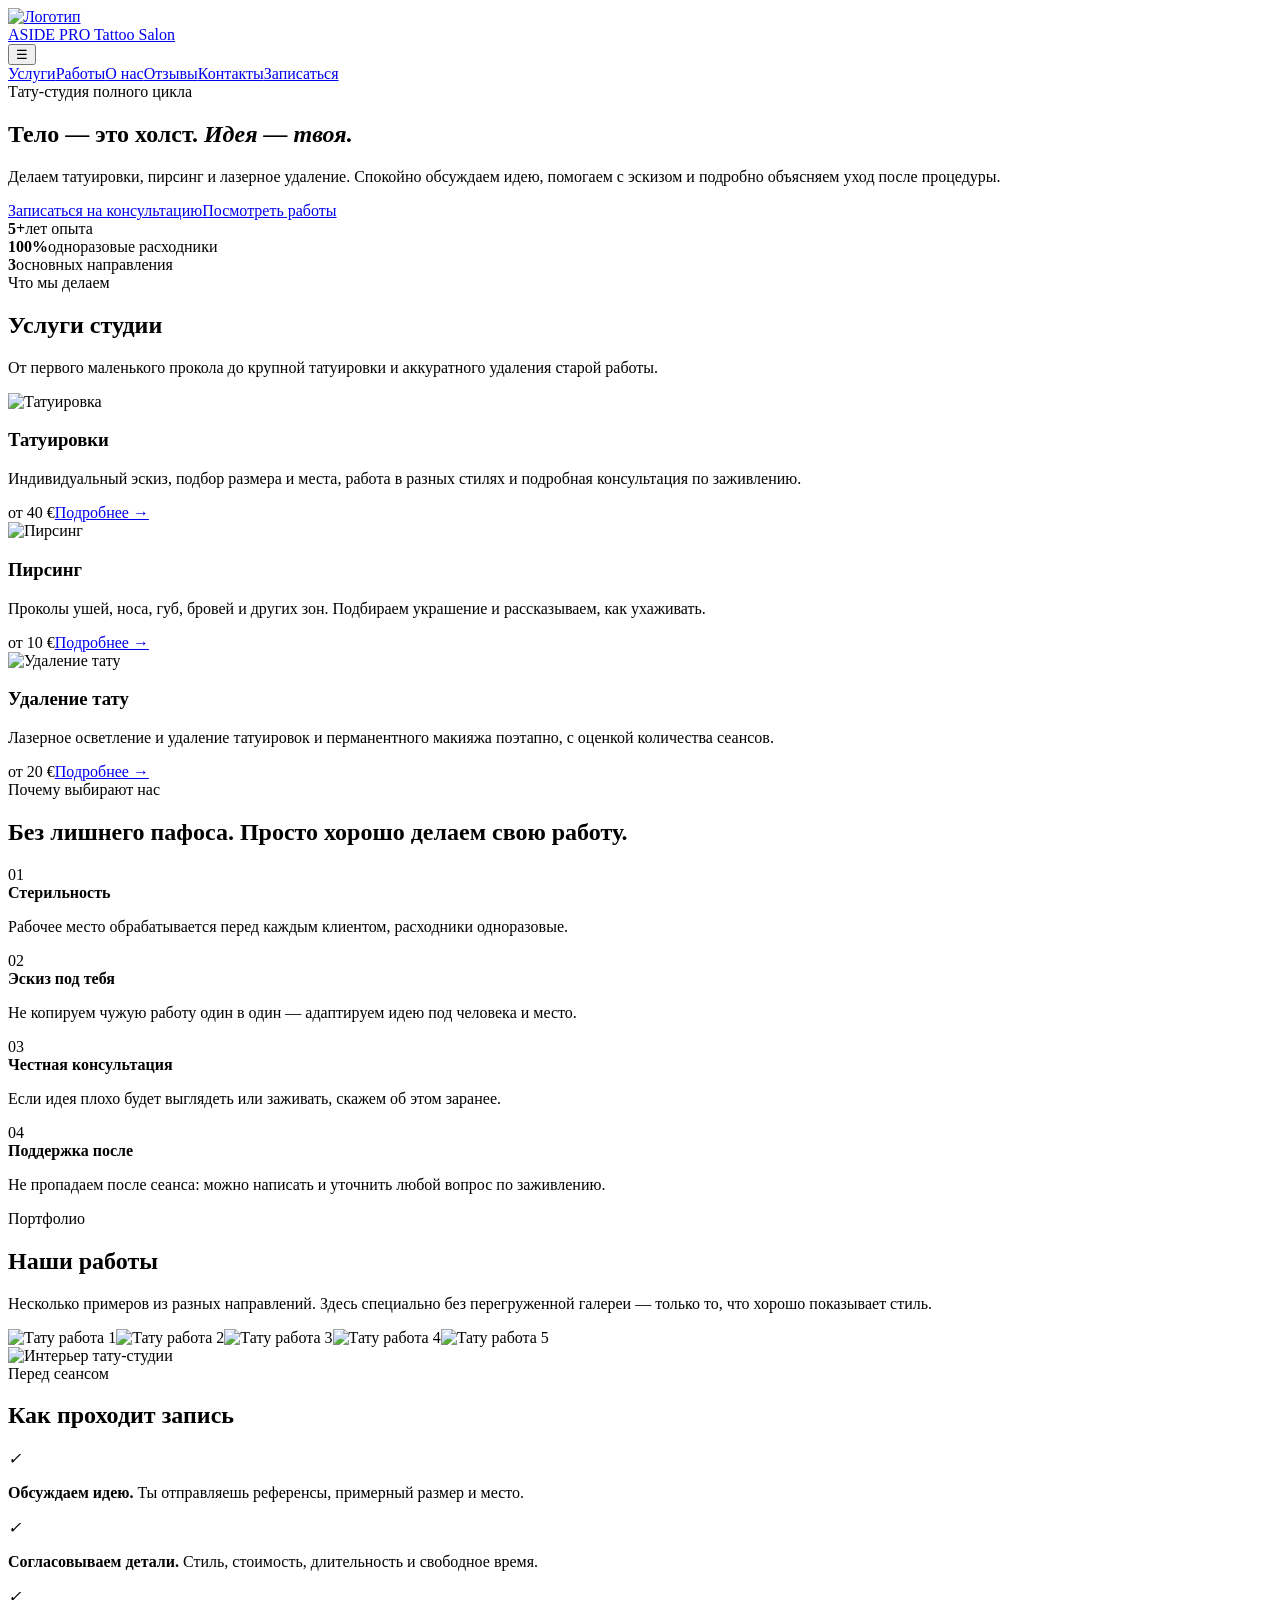
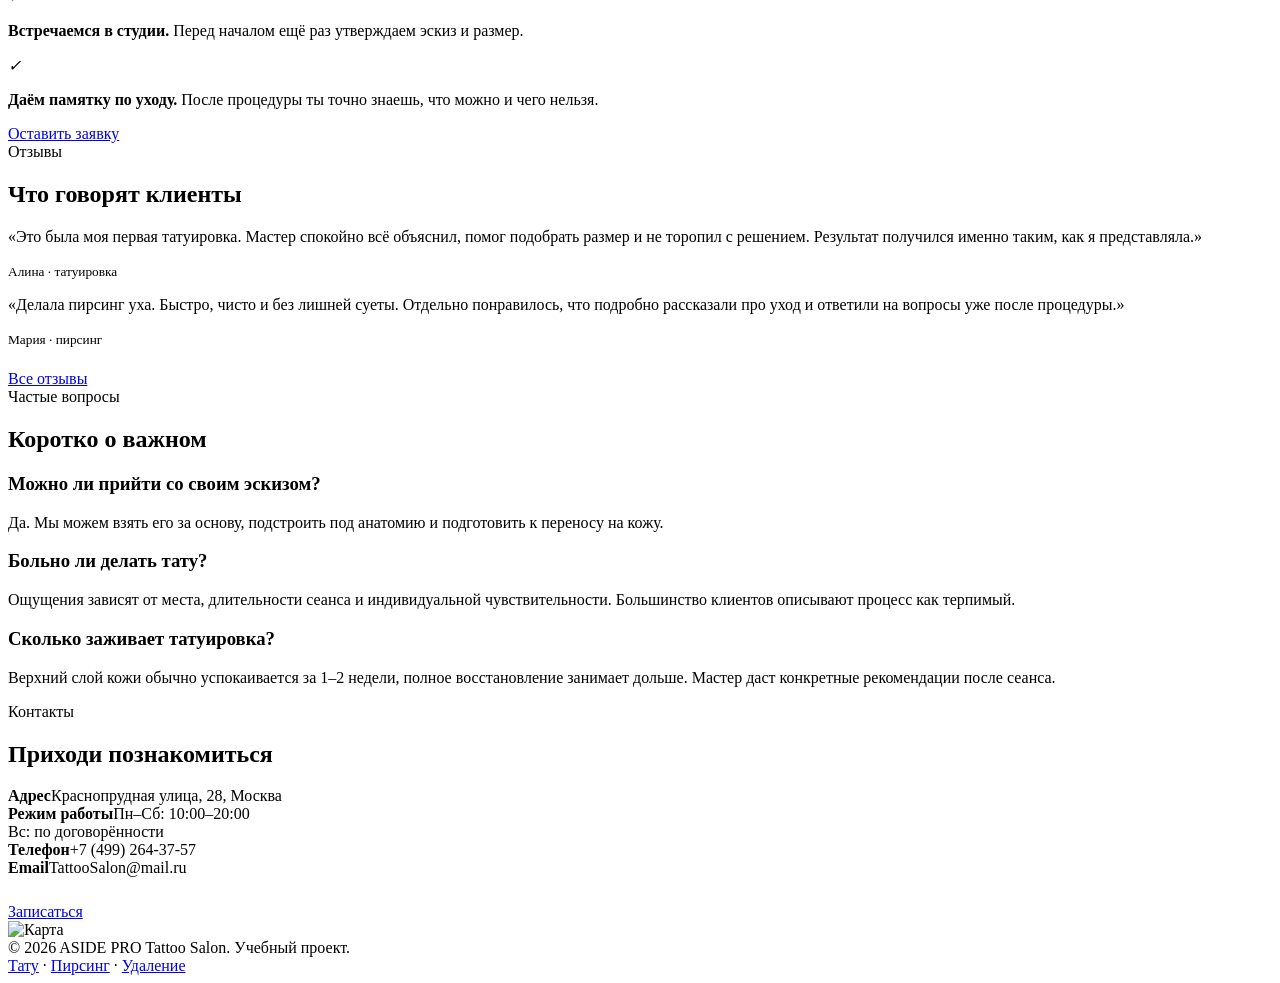
==== index.html @ 0a619722 "site: add home page" ====
<!doctype html><html lang="ru"><head><meta charset="UTF-8"><meta name="viewport" content="width=device-width,initial-scale=1"><title>ASIDE PRO Tattoo Salon — тату, пирсинг и удаление</title><meta name="description" content="Татуировки, пирсинг и лазерное удаление. Запись на консультацию ASIDE PRO Tattoo Salon."><link rel="stylesheet" href="css/style.css"></head><body>
<header class="header"><div class="container nav-wrap"><a class="brand" href="index.html"><img src="images/tatu.svg" alt="Логотип"><div>ASIDE PRO <span>Tattoo Salon</span></div></a><button class="menu-btn" aria-label="Меню">☰</button><nav class="nav"><a href="#services">Услуги</a><a href="#works">Работы</a><a href="#about">О нас</a><a href="#reviews">Отзывы</a><a href="#contacts">Контакты</a><a class="nav-cta" href="registration.html">Записаться</a></nav></div></header>
<main>
<section class="hero"><div class="container hero-inner"><div class="eyebrow">Тату-студия полного цикла</div><h1>Тело — это холст. <em>Идея — твоя.</em></h1><p>Делаем татуировки, пирсинг и лазерное удаление. Спокойно обсуждаем идею, помогаем с эскизом и подробно объясняем уход после процедуры.</p><div class="hero-actions"><a class="btn" href="registration.html">Записаться на консультацию</a><a class="btn secondary" href="#works">Посмотреть работы</a></div><div class="hero-meta"><div><strong>5+</strong><span>лет опыта</span></div><div><strong>100%</strong><span>одноразовые расходники</span></div><div><strong>3</strong><span>основных направления</span></div></div></div></section>
<section class="section" id="services"><div class="container"><div class="eyebrow">Что мы делаем</div><h2 class="section-title">Услуги студии</h2><p class="section-lead">От первого маленького прокола до крупной татуировки и аккуратного удаления старой работы.</p><div class="services-grid">
<article class="service-card"><img src="images/13.png" alt="Татуировка"><div class="service-body"><h3>Татуировки</h3><p>Индивидуальный эскиз, подбор размера и места, работа в разных стилях и подробная консультация по заживлению.</p><div class="service-info"><span>от 40 €</span><span><a href="tattoo.html">Подробнее →</a></span></div></div></article>
<article class="service-card"><img src="images/12.png" alt="Пирсинг"><div class="service-body"><h3>Пирсинг</h3><p>Проколы ушей, носа, губ, бровей и других зон. Подбираем украшение и рассказываем, как ухаживать.</p><div class="service-info"><span>от 10 €</span><span><a href="piercing.html">Подробнее →</a></span></div></div></article>
<article class="service-card"><img src="images/14.png" alt="Удаление тату"><div class="service-body"><h3>Удаление тату</h3><p>Лазерное осветление и удаление татуировок и перманентного макияжа поэтапно, с оценкой количества сеансов.</p><div class="service-info"><span>от 20 €</span><span><a href="removing.html">Подробнее →</a></span></div></div></article>
</div></div></section>
<section class="section band" id="about"><div class="container"><div class="eyebrow">Почему выбирают нас</div><h2 class="section-title">Без лишнего пафоса. Просто хорошо делаем свою работу.</h2><div class="benefits"><div class="benefit"><div class="num">01</div><b>Стерильность</b><p>Рабочее место обрабатывается перед каждым клиентом, расходники одноразовые.</p></div><div class="benefit"><div class="num">02</div><b>Эскиз под тебя</b><p>Не копируем чужую работу один в один — адаптируем идею под человека и место.</p></div><div class="benefit"><div class="num">03</div><b>Честная консультация</b><p>Если идея плохо будет выглядеть или заживать, скажем об этом заранее.</p></div><div class="benefit"><div class="num">04</div><b>Поддержка после</b><p>Не пропадаем после сеанса: можно написать и уточнить любой вопрос по заживлению.</p></div></div></div></section>
<section class="section" id="works"><div class="container"><div class="eyebrow">Портфолио</div><h2 class="section-title">Наши работы</h2><p class="section-lead">Несколько примеров из разных направлений. Здесь специально без перегруженной галереи — только то, что хорошо показывает стиль.</p><div class="gallery"><img class="g1" src="images/15.png" alt="Тату работа 1"><img class="g2" src="images/16.png" alt="Тату работа 2"><img class="g3" src="images/17.png" alt="Тату работа 3"><img class="g4" src="images/18.png" alt="Тату работа 4"><img class="g5" src="images/19.png" alt="Тату работа 5"></div></div></section>
<section class="section band"><div class="container split"><div class="split-media"><img src="images/tattosalon.png" alt="Интерьер тату-студии"></div><div><div class="eyebrow">Перед сеансом</div><h2 class="section-title">Как проходит запись</h2><div class="checklist"><div class="check"><i>✓</i><p><b>Обсуждаем идею.</b> Ты отправляешь референсы, примерный размер и место.</p></div><div class="check"><i>✓</i><p><b>Согласовываем детали.</b> Стиль, стоимость, длительность и свободное время.</p></div><div class="check"><i>✓</i><p><b>Встречаемся в студии.</b> Перед началом ещё раз утверждаем эскиз и размер.</p></div><div class="check"><i>✓</i><p><b>Даём памятку по уходу.</b> После процедуры ты точно знаешь, что можно и чего нельзя.</p></div></div><a class="btn" href="registration.html">Оставить заявку</a></div></div></section>
<section class="section" id="reviews"><div class="container"><div class="eyebrow">Отзывы</div><h2 class="section-title">Что говорят клиенты</h2><div class="reviews"><article class="review"><p>«Это была моя первая татуировка. Мастер спокойно всё объяснил, помог подобрать размер и не торопил с решением. Результат получился именно таким, как я представляла.»</p><small>Алина · татуировка</small></article><article class="review"><p>«Делала пирсинг уха. Быстро, чисто и без лишней суеты. Отдельно понравилось, что подробно рассказали про уход и ответили на вопросы уже после процедуры.»</p><small>Мария · пирсинг</small></article></div><div style="margin-top:22px"><a class="btn secondary" href="feedback.html">Все отзывы</a></div></div></section>
<section class="section band"><div class="container"><div class="eyebrow">Частые вопросы</div><h2 class="section-title">Коротко о важном</h2><div class="faq"><div class="faq-item"><h3>Можно ли прийти со своим эскизом?</h3><p>Да. Мы можем взять его за основу, подстроить под анатомию и подготовить к переносу на кожу.</p></div><div class="faq-item"><h3>Больно ли делать тату?</h3><p>Ощущения зависят от места, длительности сеанса и индивидуальной чувствительности. Большинство клиентов описывают процесс как терпимый.</p></div><div class="faq-item"><h3>Сколько заживает татуировка?</h3><p>Верхний слой кожи обычно успокаивается за 1–2 недели, полное восстановление занимает дольше. Мастер даст конкретные рекомендации после сеанса.</p></div></div></div></section>
<section class="section" id="contacts"><div class="container"><div class="eyebrow">Контакты</div><h2 class="section-title">Приходи познакомиться</h2><div class="contact-grid"><div class="contact-card"><div class="contact-list"><div><b>Адрес</b><span>Краснопрудная улица, 28, Москва</span></div><div><b>Режим работы</b><span>Пн–Сб: 10:00–20:00<br>Вс: по договорённости</span></div><div><b>Телефон</b><span>+7 (499) 264-37-57</span></div><div><b>Email</b><span>TattooSalon@mail.ru</span></div></div><div style="margin-top:26px"><a class="btn" href="registration.html">Записаться</a></div></div><div><img class="map-img" src="images/Mapsicle Map.png" alt="Карта"></div></div></div></section>
</main><footer class="footer"><div class="container footer-inner"><span>© 2026 ASIDE PRO Tattoo Salon. Учебный проект.</span><div><a href="tattoo.html">Тату</a> · <a href="piercing.html">Пирсинг</a> · <a href="removing.html">Удаление</a></div></div></footer><script src="JS/slider.js"></script></body></html>
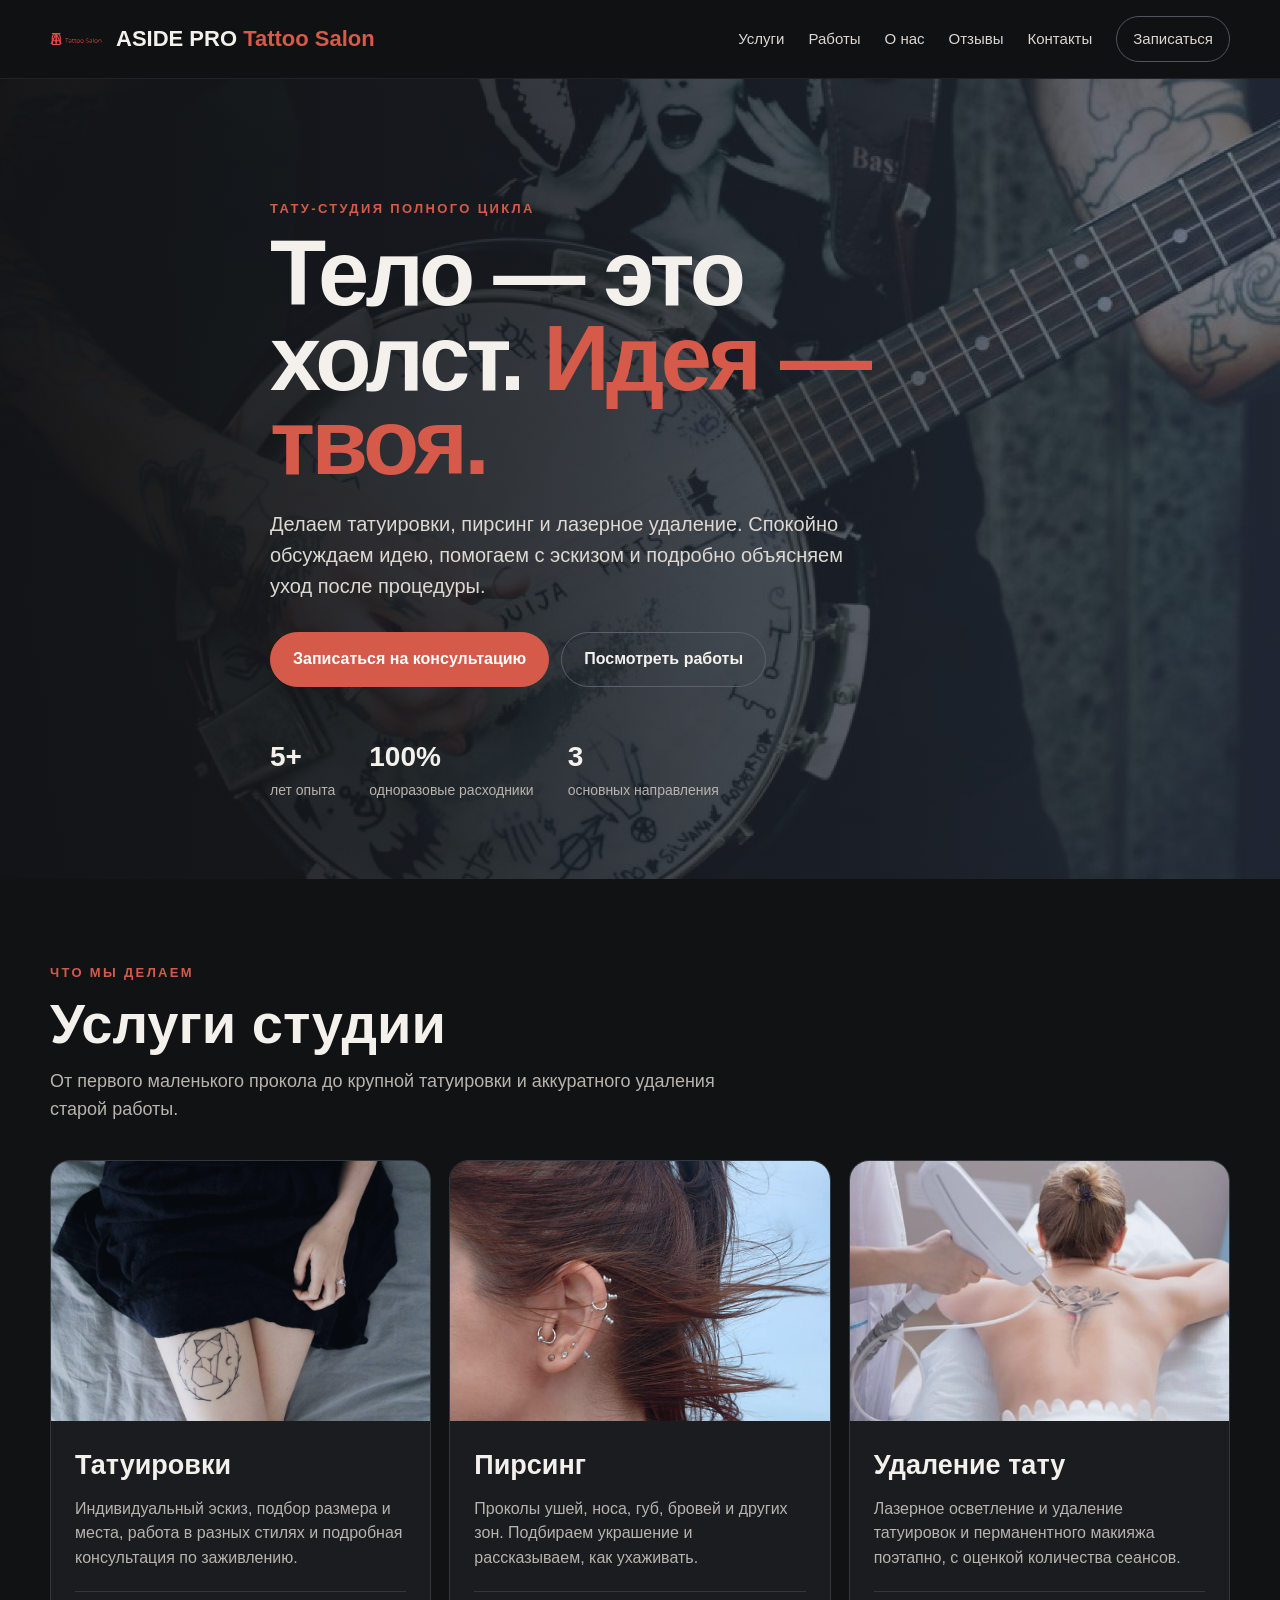
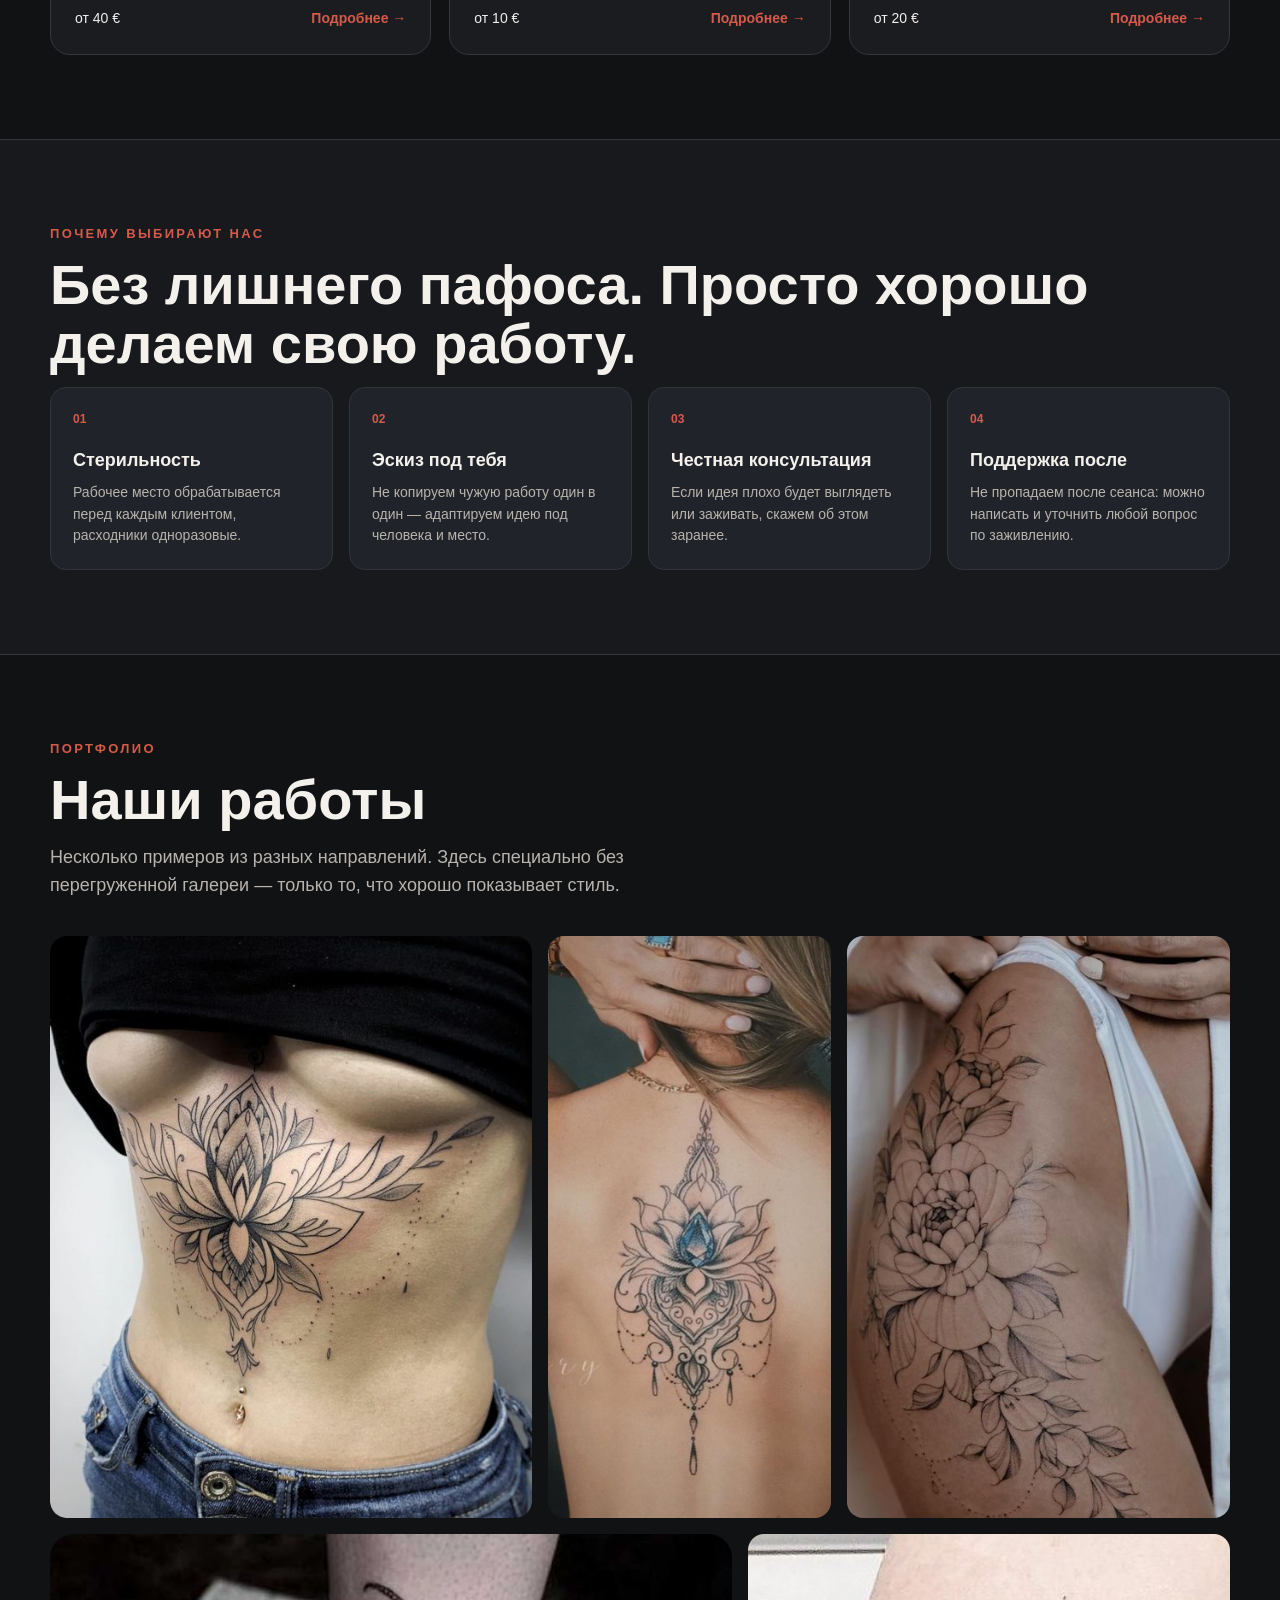
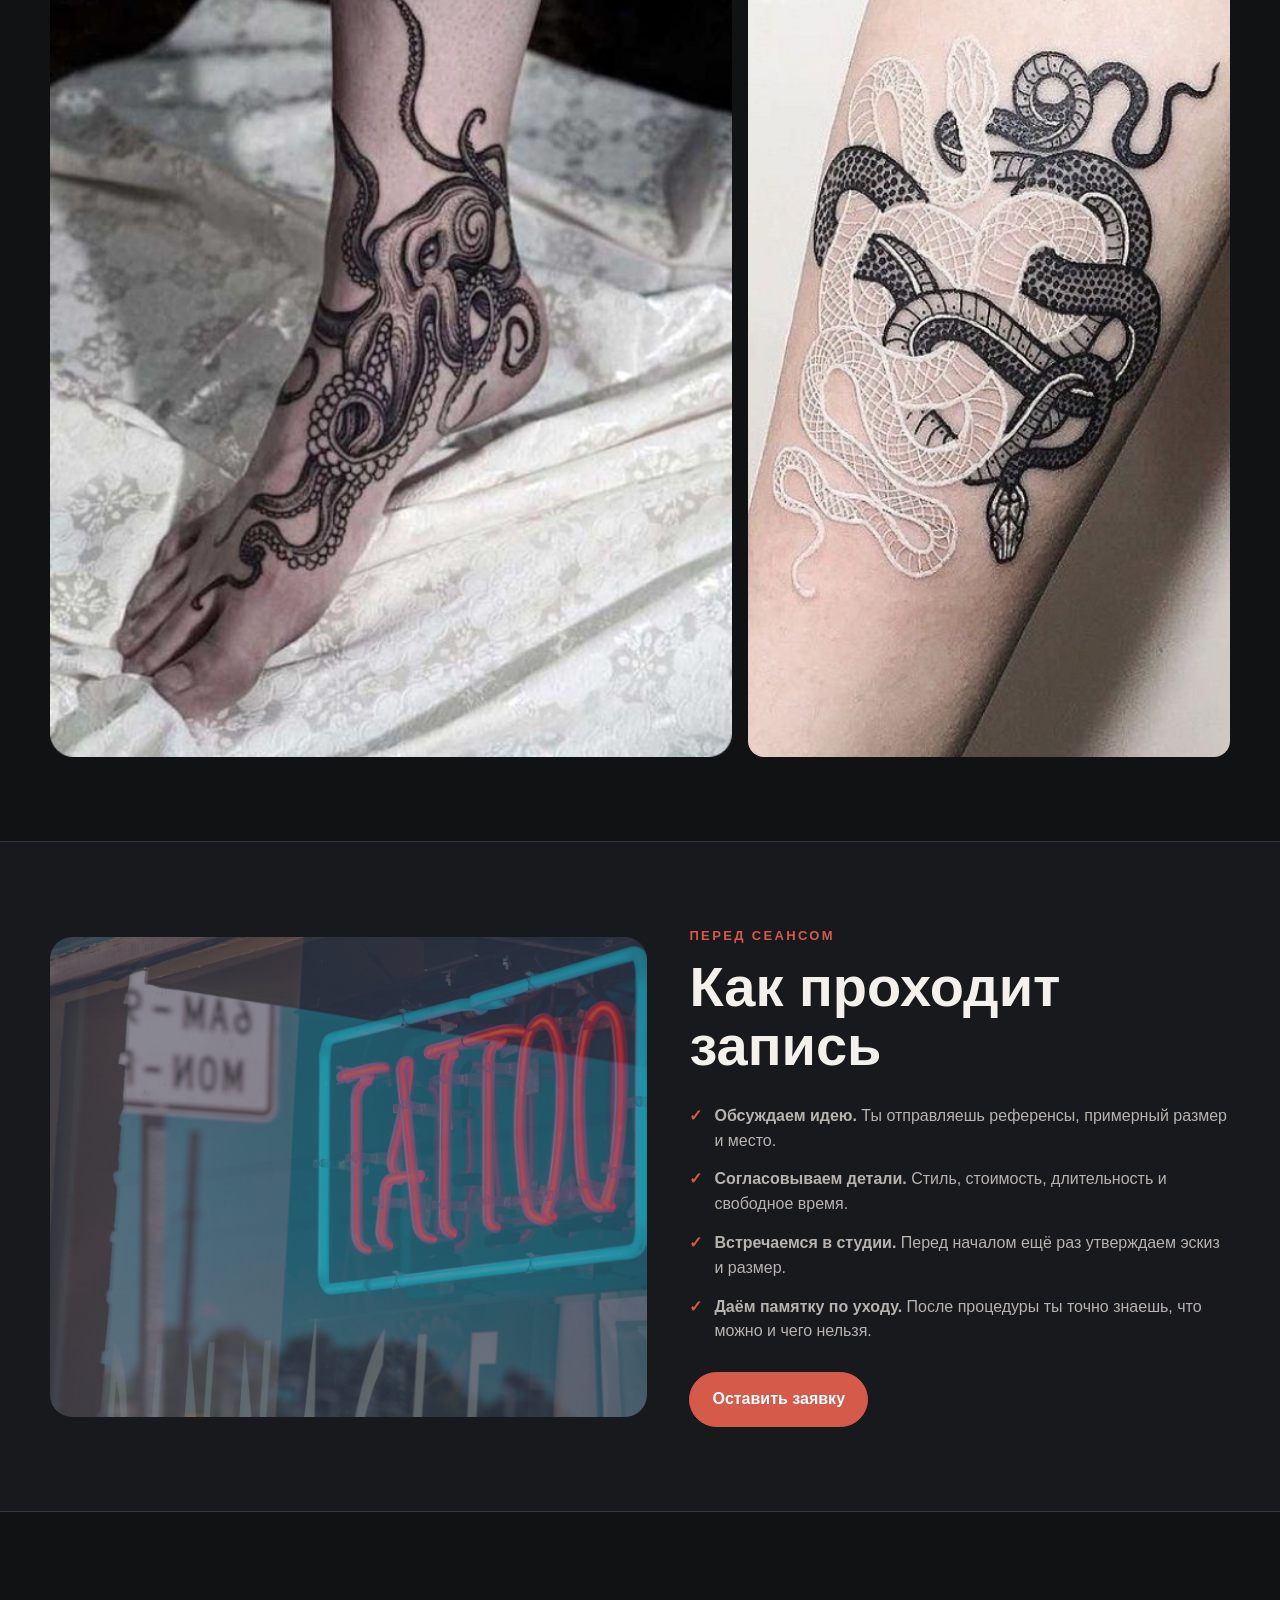
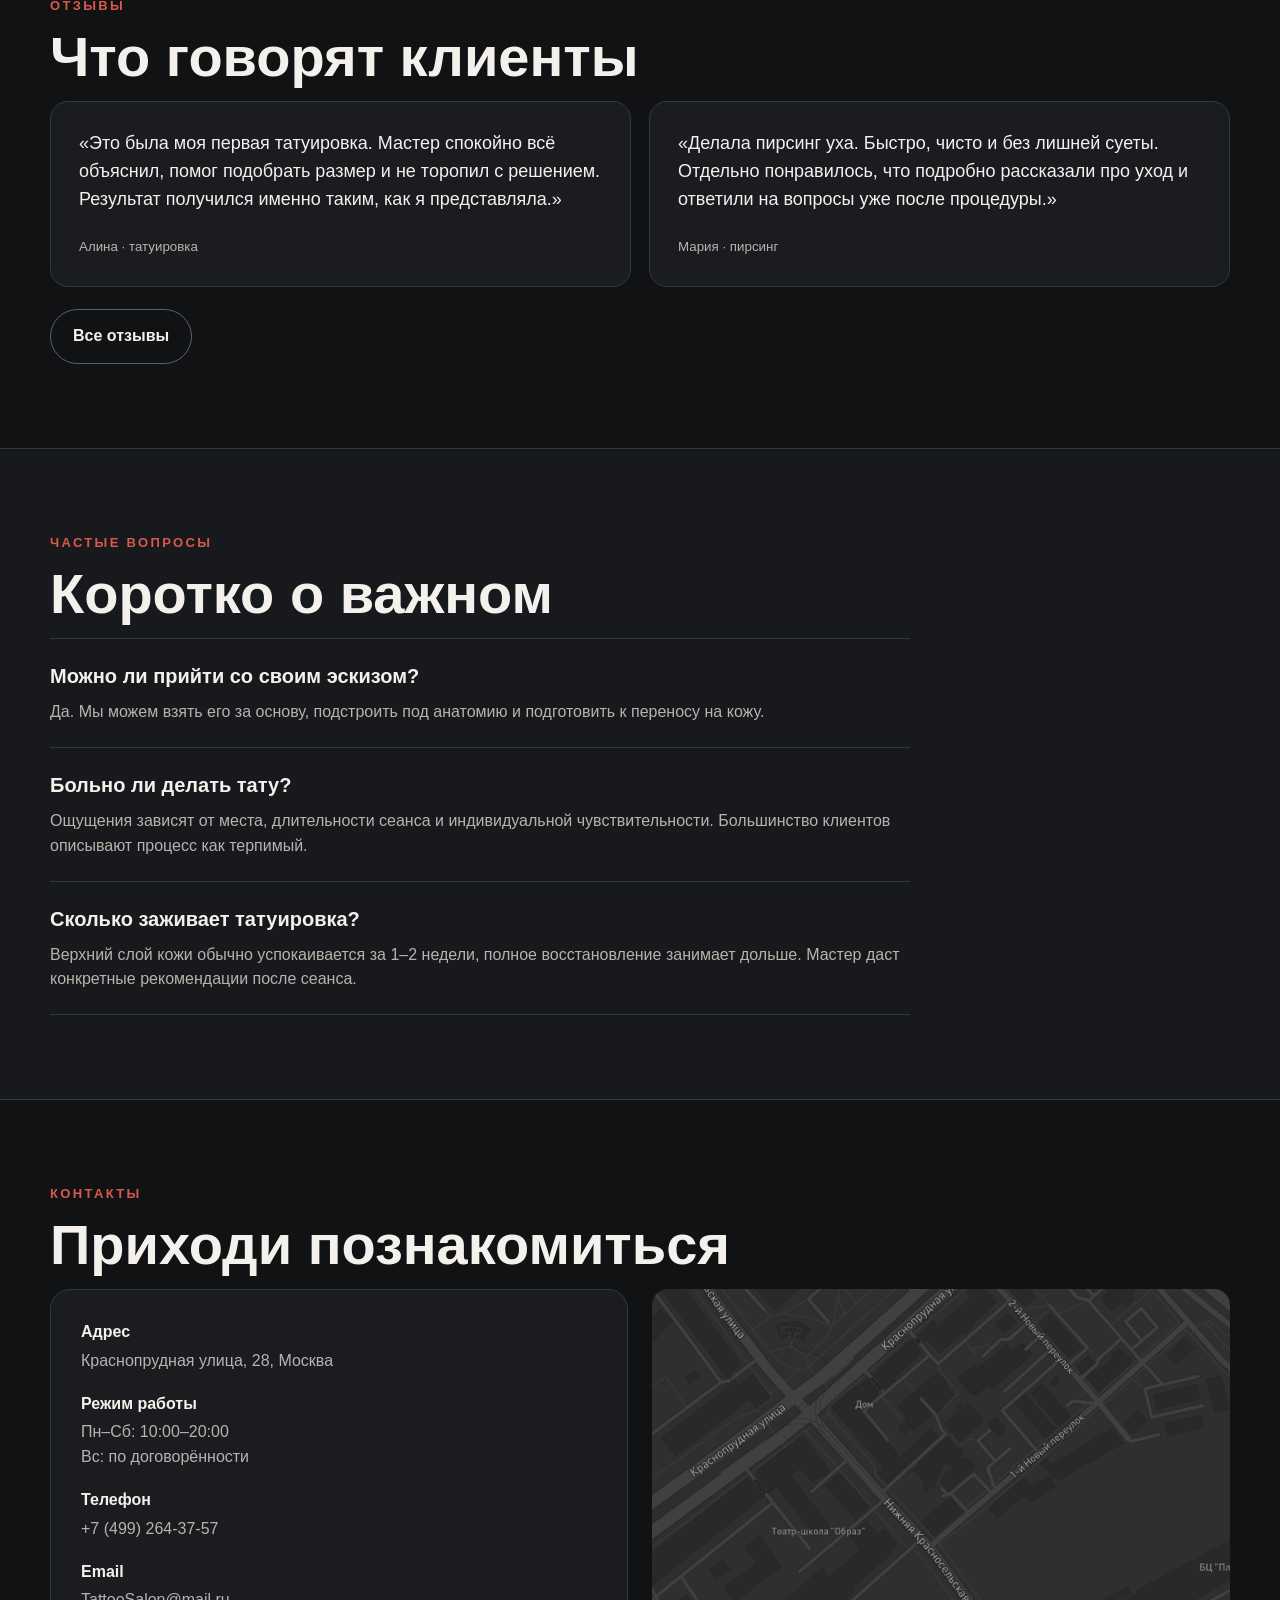
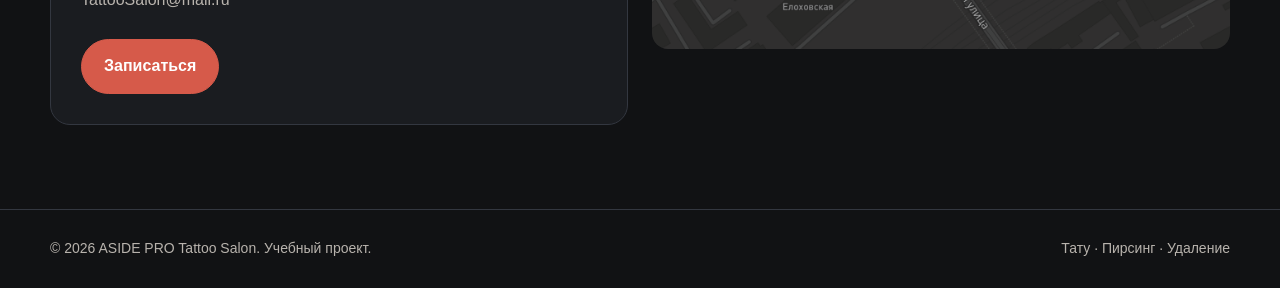
==== commit 4dc6f05e: "chore: import complete ASIDE PRO project bundle" ====
--- a/index.html
+++ b/index.html
@@ -1,4 +1,4 @@
-<!doctype html><html lang="ru"><head><meta charset="UTF-8"><meta name="viewport" content="width=device-width,initial-scale=1"><title>ASIDE PRO Tattoo Salon — тату, пирсинг и удаление</title><meta name="description" content="Татуировки, пирсинг и лазерное удаление. Запись на консультацию ASIDE PRO Tattoo Salon."><link rel="stylesheet" href="css/style.css"></head><body>
+<!doctype html><html lang="ru"><head><meta charset="UTF-8"><meta name="viewport" content="width=device-width,initial-scale=1"><title>ASIDE PRO Tattoo Salon — тату, пирсинг и удаление</title><link rel="stylesheet" href="css/style.css"></head><body>
 <header class="header"><div class="container nav-wrap"><a class="brand" href="index.html"><img src="images/tatu.svg" alt="Логотип"><div>ASIDE PRO <span>Tattoo Salon</span></div></a><button class="menu-btn" aria-label="Меню">☰</button><nav class="nav"><a href="#services">Услуги</a><a href="#works">Работы</a><a href="#about">О нас</a><a href="#reviews">Отзывы</a><a href="#contacts">Контакты</a><a class="nav-cta" href="registration.html">Записаться</a></nav></div></header>
 <main>
 <section class="hero"><div class="container hero-inner"><div class="eyebrow">Тату-студия полного цикла</div><h1>Тело — это холст. <em>Идея — твоя.</em></h1><p>Делаем татуировки, пирсинг и лазерное удаление. Спокойно обсуждаем идею, помогаем с эскизом и подробно объясняем уход после процедуры.</p><div class="hero-actions"><a class="btn" href="registration.html">Записаться на консультацию</a><a class="btn secondary" href="#works">Посмотреть работы</a></div><div class="hero-meta"><div><strong>5+</strong><span>лет опыта</span></div><div><strong>100%</strong><span>одноразовые расходники</span></div><div><strong>3</strong><span>основных направления</span></div></div></div></section>
@@ -13,4 +13,4 @@
 <section class="section" id="reviews"><div class="container"><div class="eyebrow">Отзывы</div><h2 class="section-title">Что говорят клиенты</h2><div class="reviews"><article class="review"><p>«Это была моя первая татуировка. Мастер спокойно всё объяснил, помог подобрать размер и не торопил с решением. Результат получился именно таким, как я представляла.»</p><small>Алина · татуировка</small></article><article class="review"><p>«Делала пирсинг уха. Быстро, чисто и без лишней суеты. Отдельно понравилось, что подробно рассказали про уход и ответили на вопросы уже после процедуры.»</p><small>Мария · пирсинг</small></article></div><div style="margin-top:22px"><a class="btn secondary" href="feedback.html">Все отзывы</a></div></div></section>
 <section class="section band"><div class="container"><div class="eyebrow">Частые вопросы</div><h2 class="section-title">Коротко о важном</h2><div class="faq"><div class="faq-item"><h3>Можно ли прийти со своим эскизом?</h3><p>Да. Мы можем взять его за основу, подстроить под анатомию и подготовить к переносу на кожу.</p></div><div class="faq-item"><h3>Больно ли делать тату?</h3><p>Ощущения зависят от места, длительности сеанса и индивидуальной чувствительности. Большинство клиентов описывают процесс как терпимый.</p></div><div class="faq-item"><h3>Сколько заживает татуировка?</h3><p>Верхний слой кожи обычно успокаивается за 1–2 недели, полное восстановление занимает дольше. Мастер даст конкретные рекомендации после сеанса.</p></div></div></div></section>
 <section class="section" id="contacts"><div class="container"><div class="eyebrow">Контакты</div><h2 class="section-title">Приходи познакомиться</h2><div class="contact-grid"><div class="contact-card"><div class="contact-list"><div><b>Адрес</b><span>Краснопрудная улица, 28, Москва</span></div><div><b>Режим работы</b><span>Пн–Сб: 10:00–20:00<br>Вс: по договорённости</span></div><div><b>Телефон</b><span>+7 (499) 264-37-57</span></div><div><b>Email</b><span>TattooSalon@mail.ru</span></div></div><div style="margin-top:26px"><a class="btn" href="registration.html">Записаться</a></div></div><div><img class="map-img" src="images/Mapsicle Map.png" alt="Карта"></div></div></div></section>
-</main><footer class="footer"><div class="container footer-inner"><span>© 2026 ASIDE PRO Tattoo Salon. Учебный проект.</span><div><a href="tattoo.html">Тату</a> · <a href="piercing.html">Пирсинг</a> · <a href="removing.html">Удаление</a></div></div></footer><script src="JS/slider.js"></script></body></html>+</main><footer class="footer"><div class="container footer-inner"><span>© 2026 ASIDE PRO Tattoo Salon. Учебный проект.</span><div><a href="tattoo.html">Тату</a> · <a href="piercing.html">Пирсинг</a> · <a href="removing.html">Удаление</a></div></div></footer><script src="JS/slider.js"></script></body></html>
--- a/css/style.css
+++ b/css/style.css
@@ -0,0 +1,17 @@
+:root{--bg:#111214;--card:#1a1c20;--card2:#202329;--text:#f4f1ed;--muted:#b8b3ad;--accent:#d65a4a;--line:#333740;--soft:#e7ded4;--radius:20px;--max:1180px}
+*{box-sizing:border-box}html{scroll-behavior:smooth}body{margin:0;background:var(--bg);color:var(--text);font-family:Arial,Helvetica,sans-serif;line-height:1.55}img{max-width:100%;display:block}a{color:inherit;text-decoration:none}.container{width:min(var(--max),calc(100% - 40px));margin:0 auto}.section{padding:84px 0}.section-title{font-size:clamp(32px,5vw,56px);margin:0 0 14px;line-height:1.05}.section-lead{max-width:700px;color:var(--muted);font-size:18px;margin:0 0 36px}.eyebrow{font-size:13px;letter-spacing:.18em;text-transform:uppercase;color:var(--accent);font-weight:700;margin-bottom:12px}.btn{display:inline-flex;align-items:center;justify-content:center;gap:8px;padding:14px 22px;border-radius:999px;background:var(--accent);color:white;font-weight:700;border:1px solid var(--accent);transition:.2s}.btn:hover{transform:translateY(-2px);filter:brightness(1.08)}.btn.secondary{background:transparent;border-color:#5c6069;color:var(--text)}.btn.secondary:hover{border-color:var(--soft)}
+.header{position:sticky;top:0;z-index:20;background:rgba(17,18,20,.92);backdrop-filter:blur(10px);border-bottom:1px solid rgba(255,255,255,.07)}.nav-wrap{height:78px;display:flex;align-items:center;justify-content:space-between;gap:30px}.brand{display:flex;align-items:center;gap:14px;font-weight:700;font-size:22px;white-space:nowrap}.brand img{width:52px;height:52px;object-fit:contain}.brand span{color:var(--accent)}.brand div{line-height:1.12}.form-status{margin:18px 0 0;padding:14px 16px;border:1px solid var(--line);border-radius:12px;background:var(--card2);color:var(--text)}.form-status.success{border-color:#3c7853;background:#16251c}.form-status.error{border-color:#8d463f;background:#2a1918}.form-status[hidden]{display:none}.nav{display:flex;align-items:center;gap:24px}.nav a{color:#ddd7d1;font-size:15px}.nav a:hover{color:white}.nav .nav-cta{padding:10px 16px;border:1px solid #51555f;border-radius:999px}.menu-btn{display:none;background:none;border:0;color:white;font-size:26px}
+.hero{min-height:680px;display:grid;align-items:end;background:linear-gradient(90deg,rgba(17,18,20,.94) 0%,rgba(17,18,20,.7) 47%,rgba(17,18,20,.2) 100%),url('../images/main.png') center/cover no-repeat}.hero-inner{padding:120px 0 76px;max-width:740px}.hero h1{font-size:clamp(48px,8vw,92px);line-height:.92;margin:0 0 24px;letter-spacing:-.04em}.hero h1 em{font-style:normal;color:var(--accent)}.hero p{font-size:20px;color:#ddd8d2;max-width:620px;margin:0 0 30px}.hero-actions{display:flex;gap:12px;flex-wrap:wrap}.hero-meta{display:flex;gap:34px;flex-wrap:wrap;margin-top:48px}.hero-meta strong{display:block;font-size:28px}.hero-meta span{color:var(--muted);font-size:14px}
+.services-grid{display:grid;grid-template-columns:repeat(3,1fr);gap:18px}.service-card{background:var(--card);border:1px solid var(--line);border-radius:var(--radius);overflow:hidden}.service-card img{height:260px;width:100%;object-fit:cover}.service-body{padding:24px}.service-body h3{font-size:27px;margin:0 0 10px}.service-body p{color:var(--muted);margin:0 0 20px}.service-info{display:flex;justify-content:space-between;gap:15px;border-top:1px solid var(--line);padding-top:16px;font-size:14px}.service-info span:last-child{color:var(--accent);font-weight:700}
+.band{background:#17191d;border-top:1px solid var(--line);border-bottom:1px solid var(--line)}.benefits{display:grid;grid-template-columns:repeat(4,1fr);gap:16px}.benefit{padding:22px;border-radius:16px;background:var(--card2);border:1px solid #30343c}.benefit b{font-size:18px;display:block;margin-bottom:7px}.benefit p{color:var(--muted);margin:0;font-size:14px}.benefit .num{font-size:12px;color:var(--accent);font-weight:700;margin-bottom:18px}
+.gallery{display:grid;grid-template-columns:repeat(12,1fr);gap:16px}.gallery img{width:100%;height:100%;object-fit:cover;border-radius:16px}.g1{grid-column:span 5;height:500px}.g2{grid-column:span 3;height:500px}.g3{grid-column:span 4;height:500px}.g4{grid-column:span 7;height:350px}.g5{grid-column:span 5;height:350px}
+.split{display:grid;grid-template-columns:1.05fr .95fr;gap:42px;align-items:center}.split-media img{border-radius:22px;min-height:480px;object-fit:cover}.checklist{display:grid;gap:14px;margin:28px 0}.check{display:flex;gap:12px;align-items:flex-start}.check i{font-style:normal;color:var(--accent);font-weight:700}.check p{margin:0;color:var(--muted)}
+.reviews{display:grid;grid-template-columns:repeat(2,1fr);gap:18px}.review{padding:28px;background:var(--card);border:1px solid var(--line);border-radius:18px}.review p{font-size:18px;margin:0 0 20px}.review small{color:var(--muted)}
+.faq{max-width:860px}.faq-item{border-top:1px solid var(--line);padding:22px 0}.faq-item:last-child{border-bottom:1px solid var(--line)}.faq-item h3{margin:0 0 8px;font-size:20px}.faq-item p{margin:0;color:var(--muted)}
+.contact-grid{display:grid;grid-template-columns:1fr 1fr;gap:24px}.contact-card{background:var(--card);border:1px solid var(--line);border-radius:20px;padding:30px}.contact-list{display:grid;gap:18px}.contact-list b{display:block;margin-bottom:4px}.contact-list span{color:var(--muted)}.map-img{border-radius:16px;width:100%;height:360px;object-fit:cover;opacity:.9}
+.footer{border-top:1px solid var(--line);padding:28px 0;color:var(--muted);font-size:14px}.footer-inner{display:flex;justify-content:space-between;gap:20px;flex-wrap:wrap}.footer a:hover{color:white}
+.page-hero{padding:110px 0 70px;background:linear-gradient(180deg,#17191d,#111214)}.page-hero h1{font-size:clamp(44px,7vw,78px);margin:0 0 16px;line-height:1}.page-hero p{max-width:760px;color:var(--muted);font-size:19px}.content-grid{display:grid;grid-template-columns:1fr 360px;gap:34px;align-items:start}.article{background:var(--card);border:1px solid var(--line);border-radius:22px;padding:34px}.article h2{font-size:30px;margin:38px 0 12px}.article h2:first-child{margin-top:0}.article p,.article li{color:#c8c2bc}.article ul{padding-left:20px}.side-card{position:sticky;top:100px;background:var(--card2);border:1px solid var(--line);border-radius:20px;padding:26px}.side-card h3{margin-top:0}.price-list{display:grid;gap:12px;margin:18px 0}.price-row{display:flex;justify-content:space-between;gap:18px;padding-bottom:10px;border-bottom:1px solid #353943}.price-row span:last-child{color:var(--accent);font-weight:700;white-space:nowrap}
+.form-wrap{max-width:720px;margin:0 auto}.form-card{background:var(--card);border:1px solid var(--line);padding:34px;border-radius:22px}.field{display:grid;gap:7px;margin-bottom:18px}.field label{font-size:14px;color:#ded8d2}.field input,.field select,.field textarea{width:100%;border:1px solid #414650;background:#15171a;color:white;border-radius:12px;padding:14px 15px;font:inherit;outline:none}.field textarea{min-height:130px;resize:vertical}.field input:focus,.field select:focus,.field textarea:focus{border-color:var(--accent)}.note{font-size:13px;color:var(--muted)}
+.feedback-grid{display:grid;grid-template-columns:repeat(2,1fr);gap:18px}.feedback-card{background:var(--card);border:1px solid var(--line);border-radius:18px;overflow:hidden}.feedback-card img{width:100%;height:300px;object-fit:cover}.feedback-card div{padding:24px}.stars{color:#e7b65b;letter-spacing:2px}
+@media(max-width:900px){.nav{display:none}.menu-btn{display:block}.nav.open{display:flex;position:absolute;left:20px;right:20px;top:84px;flex-direction:column;align-items:stretch;background:#191b1f;border:1px solid var(--line);border-radius:16px;padding:18px}.hero{min-height:620px;background-position:62% center}.services-grid,.benefits,.reviews,.contact-grid,.feedback-grid{grid-template-columns:1fr 1fr}.split,.content-grid{grid-template-columns:1fr}.side-card{position:static}.gallery{grid-template-columns:1fr 1fr}.g1,.g2,.g3,.g4,.g5{grid-column:auto;height:330px}}
+@media(max-width:620px){.container{width:min(100% - 28px,var(--max))}.section{padding:64px 0}.brand{font-size:18px}.brand img{width:44px;height:44px}.hero-inner{padding-top:90px}.hero-meta{gap:22px}.services-grid,.benefits,.reviews,.contact-grid,.feedback-grid,.gallery{grid-template-columns:1fr}.g1,.g2,.g3,.g4,.g5{height:360px}.article,.form-card,.contact-card{padding:22px}.page-hero{padding-top:82px}}
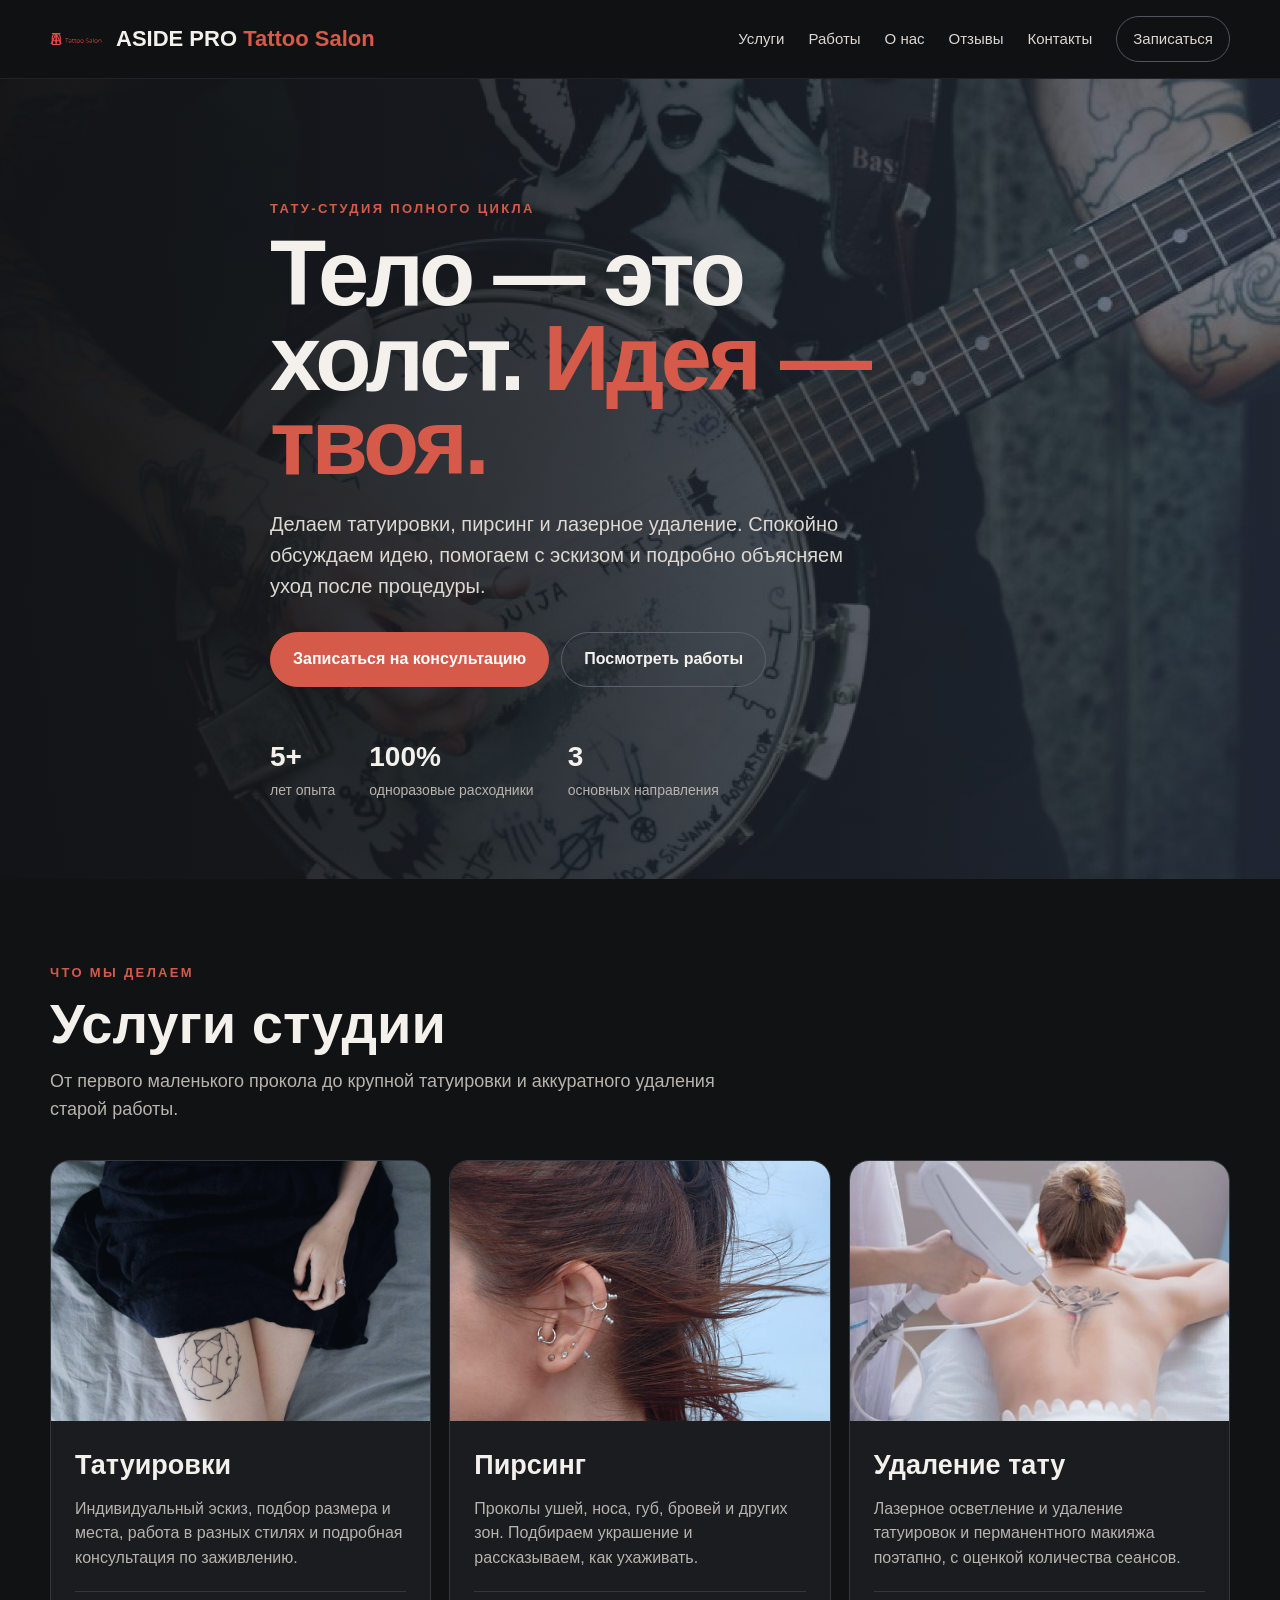
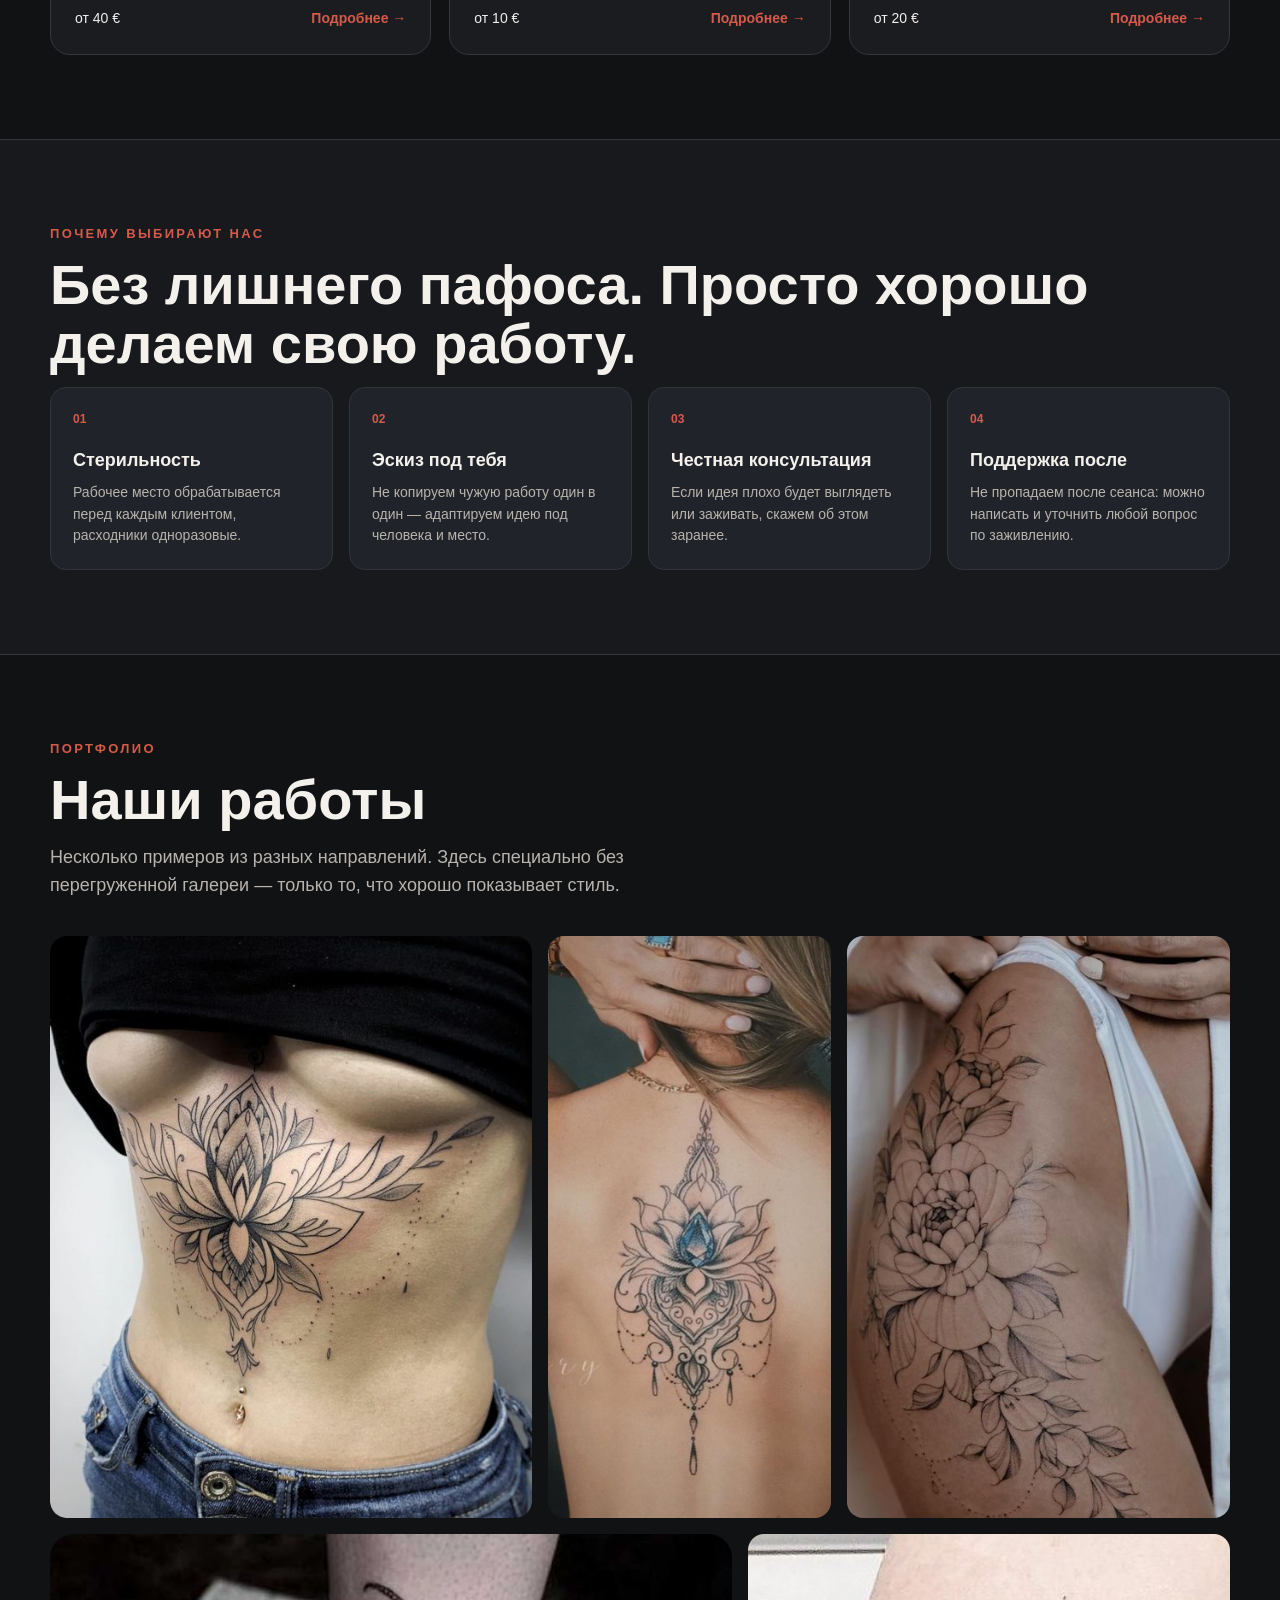
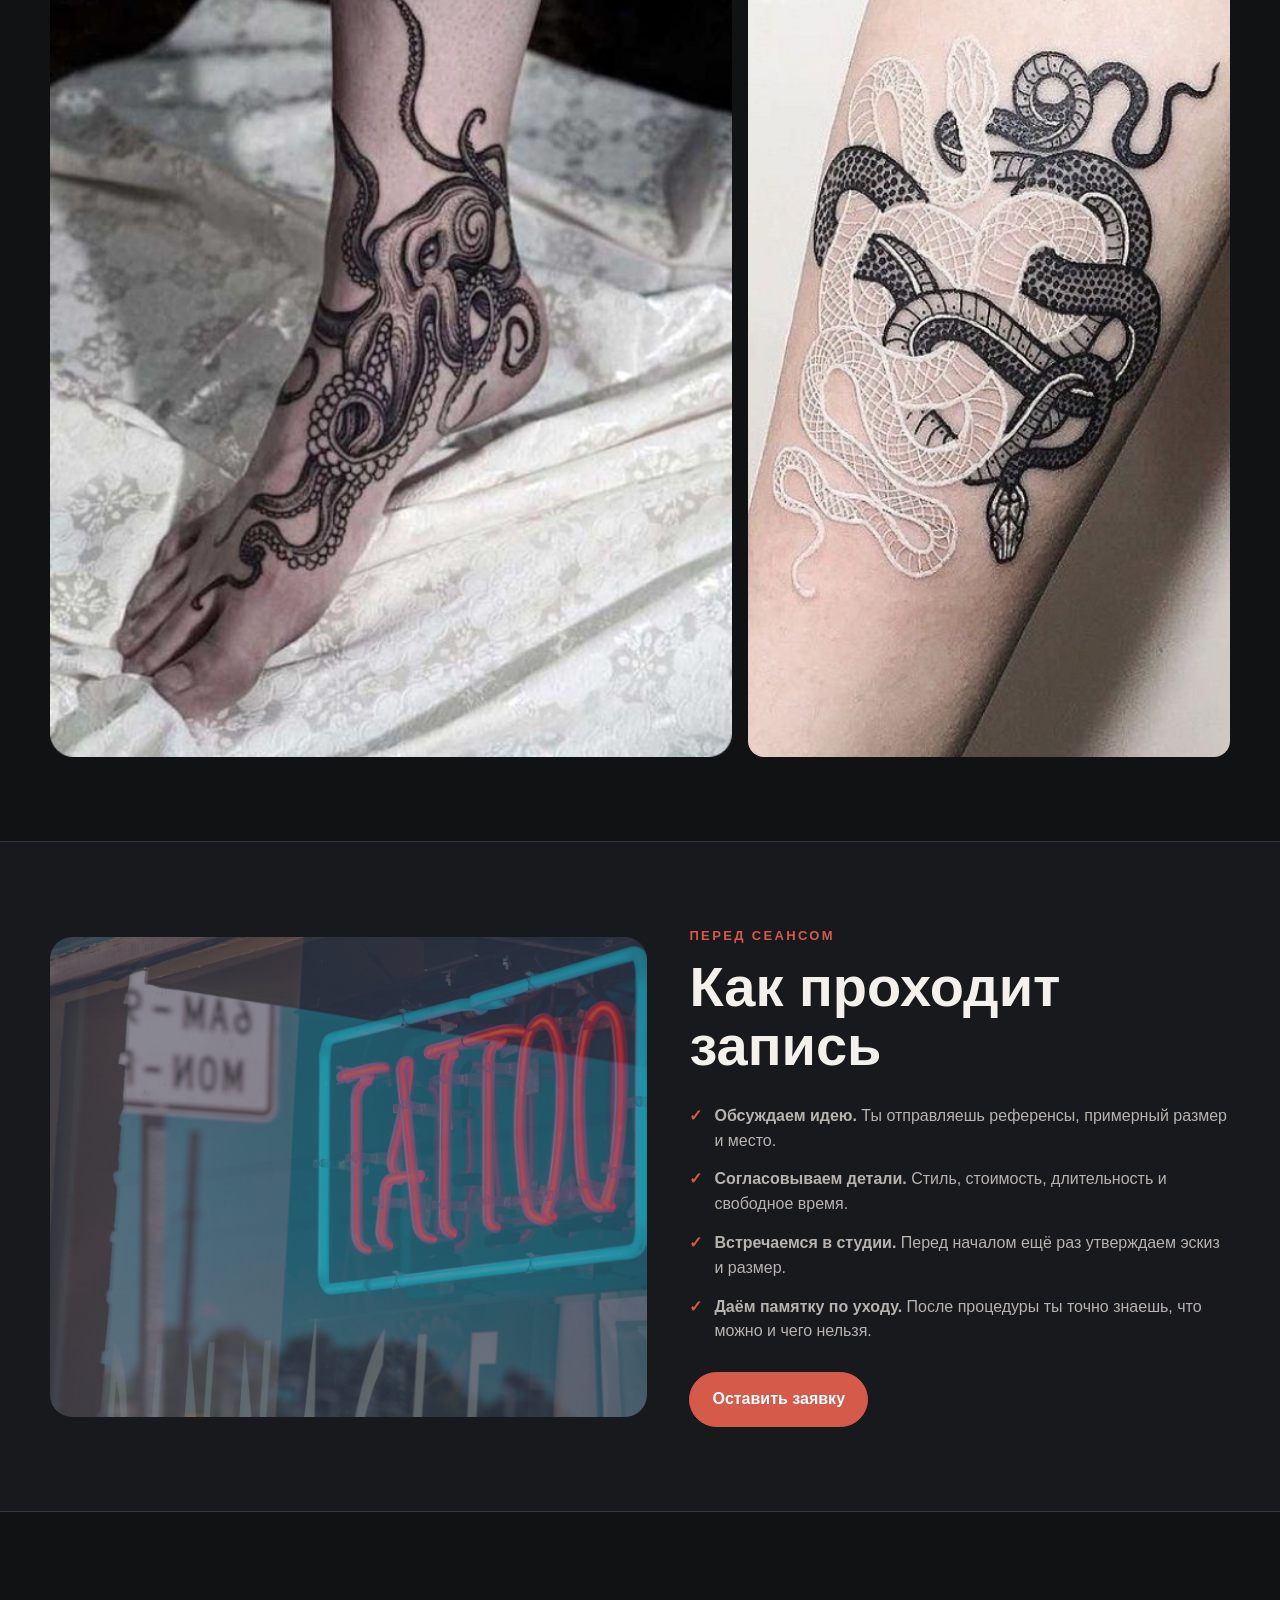
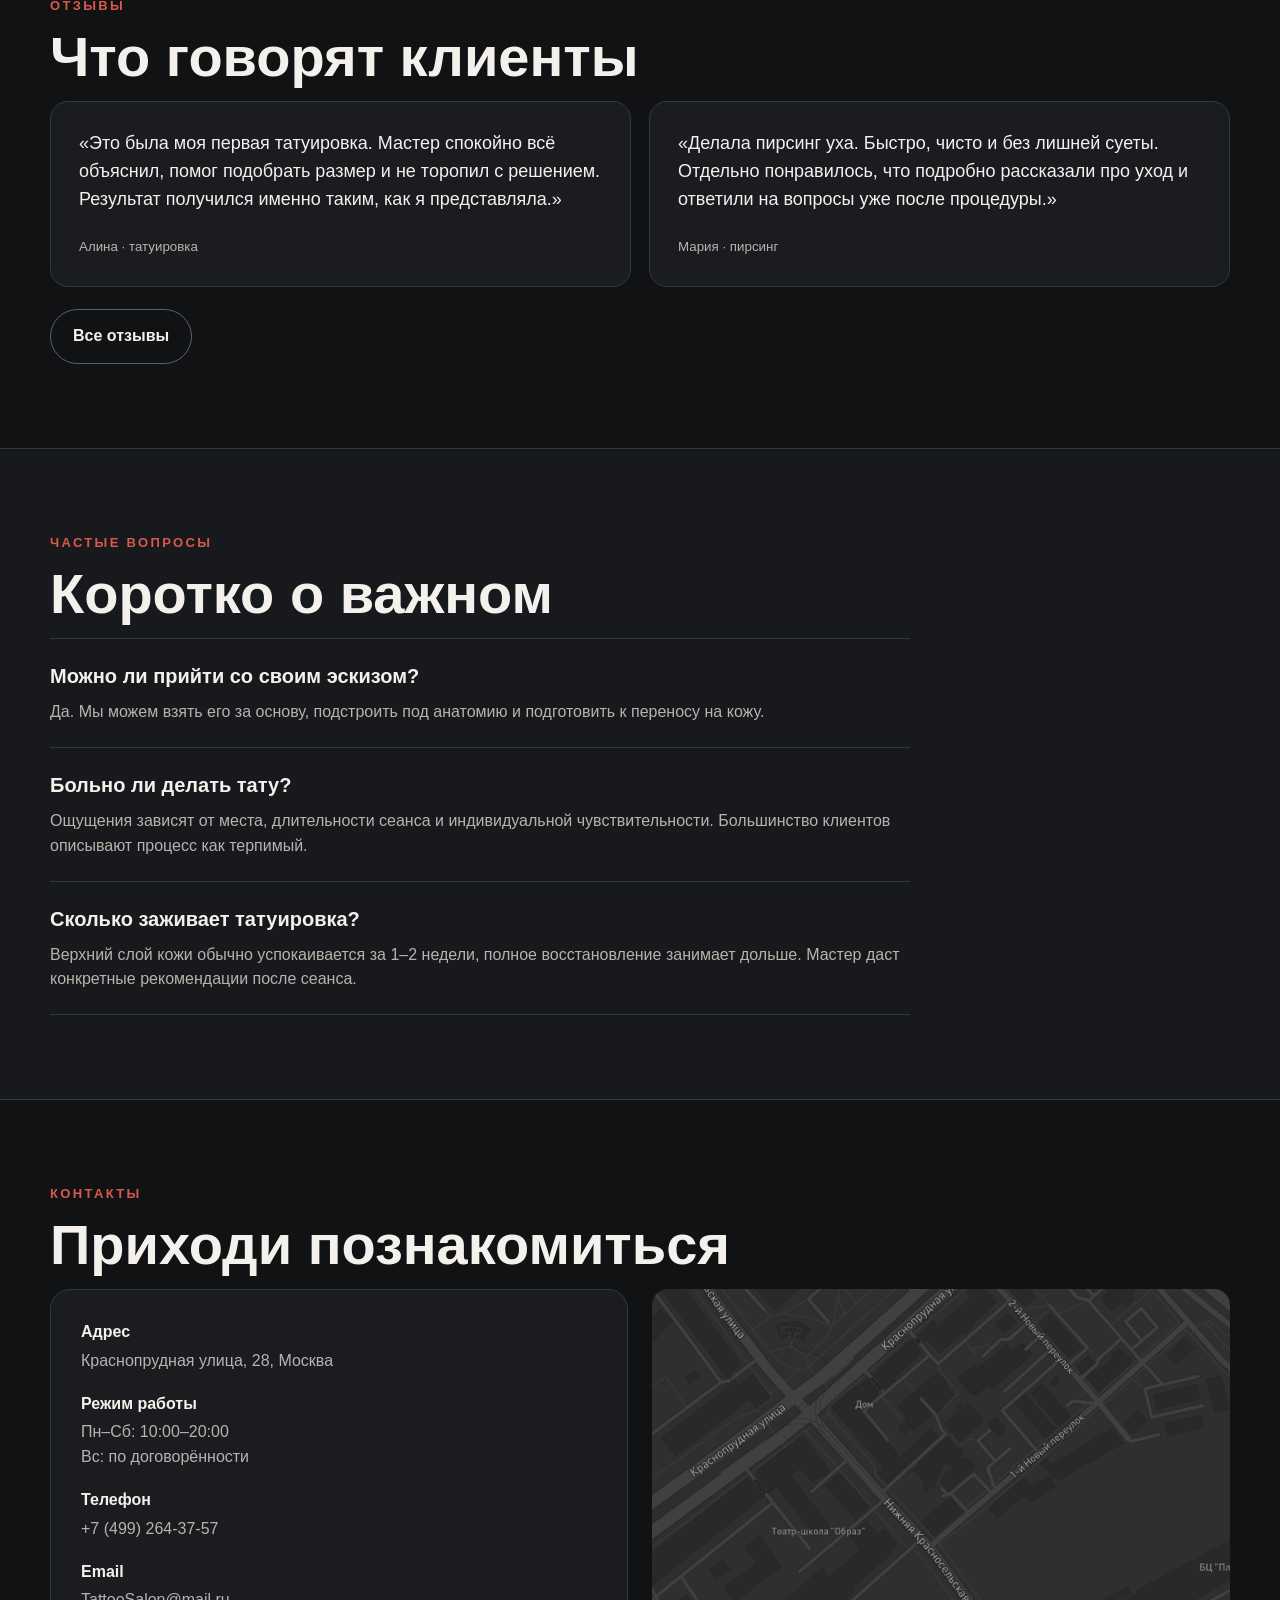
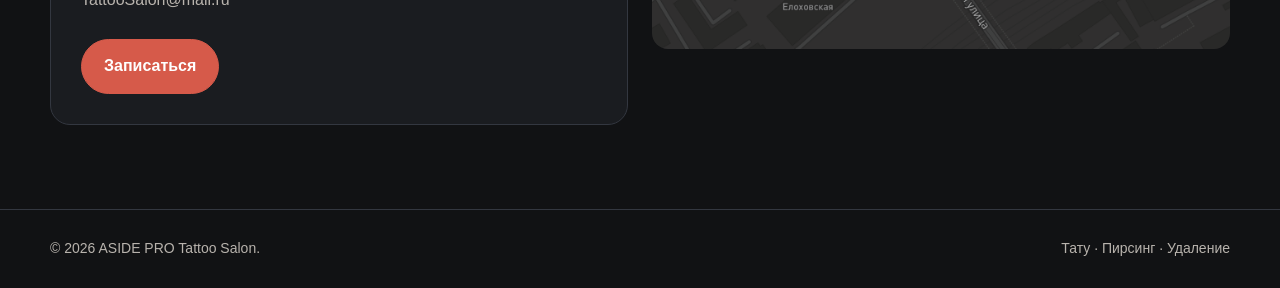
==== commit d73467fb: "content: remove draft footer label from homepage" ====
--- a/index.html
+++ b/index.html
@@ -13,4 +13,4 @@
 <section class="section" id="reviews"><div class="container"><div class="eyebrow">Отзывы</div><h2 class="section-title">Что говорят клиенты</h2><div class="reviews"><article class="review"><p>«Это была моя первая татуировка. Мастер спокойно всё объяснил, помог подобрать размер и не торопил с решением. Результат получился именно таким, как я представляла.»</p><small>Алина · татуировка</small></article><article class="review"><p>«Делала пирсинг уха. Быстро, чисто и без лишней суеты. Отдельно понравилось, что подробно рассказали про уход и ответили на вопросы уже после процедуры.»</p><small>Мария · пирсинг</small></article></div><div style="margin-top:22px"><a class="btn secondary" href="feedback.html">Все отзывы</a></div></div></section>
 <section class="section band"><div class="container"><div class="eyebrow">Частые вопросы</div><h2 class="section-title">Коротко о важном</h2><div class="faq"><div class="faq-item"><h3>Можно ли прийти со своим эскизом?</h3><p>Да. Мы можем взять его за основу, подстроить под анатомию и подготовить к переносу на кожу.</p></div><div class="faq-item"><h3>Больно ли делать тату?</h3><p>Ощущения зависят от места, длительности сеанса и индивидуальной чувствительности. Большинство клиентов описывают процесс как терпимый.</p></div><div class="faq-item"><h3>Сколько заживает татуировка?</h3><p>Верхний слой кожи обычно успокаивается за 1–2 недели, полное восстановление занимает дольше. Мастер даст конкретные рекомендации после сеанса.</p></div></div></div></section>
 <section class="section" id="contacts"><div class="container"><div class="eyebrow">Контакты</div><h2 class="section-title">Приходи познакомиться</h2><div class="contact-grid"><div class="contact-card"><div class="contact-list"><div><b>Адрес</b><span>Краснопрудная улица, 28, Москва</span></div><div><b>Режим работы</b><span>Пн–Сб: 10:00–20:00<br>Вс: по договорённости</span></div><div><b>Телефон</b><span>+7 (499) 264-37-57</span></div><div><b>Email</b><span>TattooSalon@mail.ru</span></div></div><div style="margin-top:26px"><a class="btn" href="registration.html">Записаться</a></div></div><div><img class="map-img" src="images/Mapsicle Map.png" alt="Карта"></div></div></div></section>
-</main><footer class="footer"><div class="container footer-inner"><span>© 2026 ASIDE PRO Tattoo Salon. Учебный проект.</span><div><a href="tattoo.html">Тату</a> · <a href="piercing.html">Пирсинг</a> · <a href="removing.html">Удаление</a></div></div></footer><script src="JS/slider.js"></script></body></html>
+</main><footer class="footer"><div class="container footer-inner"><span>© 2026 ASIDE PRO Tattoo Salon.</span><div><a href="tattoo.html">Тату</a> · <a href="piercing.html">Пирсинг</a> · <a href="removing.html">Удаление</a></div></div></footer><script src="JS/slider.js"></script></body></html>
